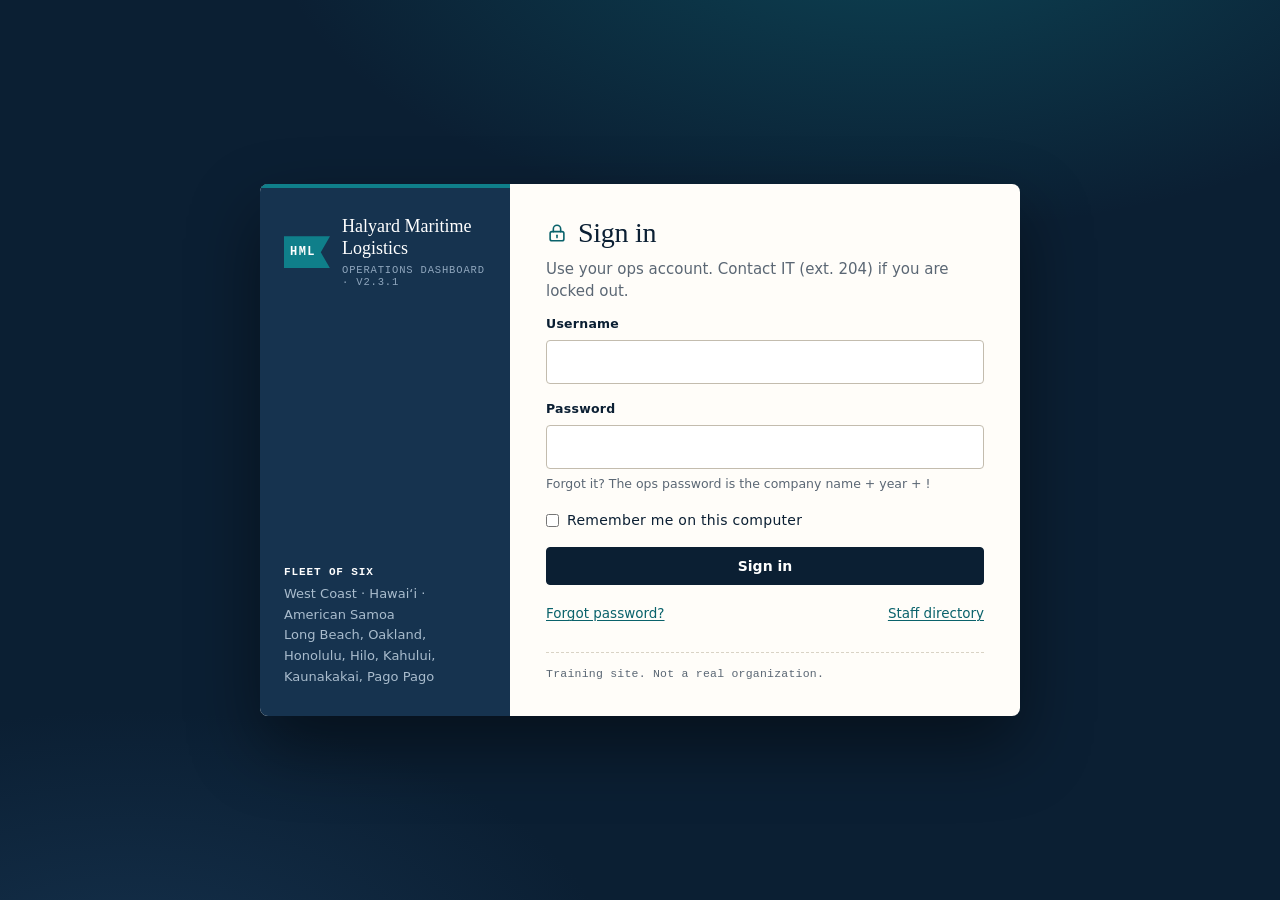
==== index.html @ 1dab8f68 "Initial website implementation" ====
<!-- MOCK SITE FOR TRAINING. Not a real organization. -->
<!doctype html>
<html lang="en">
<head>
<meta charset="utf-8">
<meta name="viewport" content="width=device-width, initial-scale=1">
<title>Sign in · Halyard Maritime Logistics</title>
<link rel="stylesheet" href="assets/css/style.css">
</head>
<body class="auth">
<svg class="sprite" aria-hidden="true" focusable="false">
<symbol id="i-compass" viewBox="0 0 24 24"><circle cx="12" cy="12" r="9"/><path d="M15.5 8.5l-2.2 5.3-5.3 2.2 2.2-5.3z" fill="currentColor" stroke="none"/></symbol>
<symbol id="i-ship" viewBox="0 0 24 24"><path d="M4.5 17.5L3.5 13h17l-1 4.5"/><path d="M6.5 13V8.5h11V13"/><path d="M12 8.5V4.5M9.5 4.5h5"/><path d="M2.5 20.5c1.6 0 1.6-1 3.2-1s1.6 1 3.2 1 1.6-1 3.2-1 1.6 1 3.2 1 1.6-1 3.2-1 1.6 1 3 1"/></symbol>
<symbol id="i-briefcase" viewBox="0 0 24 24"><rect x="3" y="7.5" width="18" height="12.5" rx="2"/><path d="M8.5 7.5v-2a2 2 0 0 1 2-2h3a2 2 0 0 1 2 2v2"/><path d="M3 12.5h18"/></symbol>
<symbol id="i-people" viewBox="0 0 24 24"><circle cx="9" cy="8" r="3.5"/><path d="M2.5 20a6.5 6.5 0 0 1 13 0"/><path d="M16 4.6a3.5 3.5 0 0 1 0 6.8"/><path d="M17.5 13.6a6.5 6.5 0 0 1 4 6.4"/></symbol>
<symbol id="i-shield" viewBox="0 0 24 24"><path d="M12 3l7.5 3v5.5c0 4.6-3.2 7.9-7.5 9.5-4.3-1.6-7.5-4.9-7.5-9.5V6z"/><path d="M12 10.5V14"/></symbol>
<symbol id="i-logout" viewBox="0 0 24 24"><path d="M15 17l5-5-5-5M20 12H9"/><path d="M13 21H6a2 2 0 0 1-2-2V5a2 2 0 0 1 2-2h7"/></symbol>
<symbol id="i-search" viewBox="0 0 24 24"><circle cx="11" cy="11" r="6"/><path d="M20 20l-4.3-4.3"/></symbol>
<symbol id="i-box" viewBox="0 0 24 24"><path d="M12 3l8.5 4.5v9L12 21l-8.5-4.5v-9z"/><path d="M3.5 7.5L12 12l8.5-4.5"/><path d="M12 12v9"/></symbol>
<symbol id="i-clock" viewBox="0 0 24 24"><circle cx="12" cy="12" r="9"/><path d="M12 7v5l3.5 2"/></symbol>
<symbol id="i-check" viewBox="0 0 24 24"><circle cx="12" cy="12" r="9"/><path d="M8 12.5l2.5 2.5L16 9.5"/></symbol>
<symbol id="i-lock" viewBox="0 0 24 24"><rect x="4.5" y="10.5" width="15" height="10" rx="2"/><path d="M8 10.5V7.5a4 4 0 0 1 8 0v3"/><path d="M12 14.5v2.5"/></symbol>
<symbol id="i-key" viewBox="0 0 24 24"><circle cx="8" cy="15.5" r="4.5"/><path d="M11.2 12.3L20 3.5M16.5 7l3 3M14 9.5l3 3"/></symbol>
<symbol id="i-bell" viewBox="0 0 24 24"><path d="M6 16.5V11a6 6 0 0 1 12 0v5.5l1.5 2h-15z"/><path d="M10 20.5a2 2 0 0 0 4 0"/></symbol>
<symbol id="i-map" viewBox="0 0 24 24"><path d="M3 6.5l6-2.5 6 2.5 6-2.5v14l-6 2.5-6-2.5-6 2.5z"/><path d="M9 4v14M15 6.5v14"/></symbol>
<symbol id="i-note" viewBox="0 0 24 24"><path d="M6 3h9l4 4v14H6z"/><path d="M15 3v4h4M9.5 12h5M9.5 16h5"/></symbol>
<symbol id="i-anchor" viewBox="0 0 24 24"><circle cx="12" cy="5" r="2.5"/><path d="M12 7.5V21"/><path d="M5 13H3a9 9 0 0 0 18 0h-2"/><path d="M8.5 10.5h7"/></symbol>
<symbol id="i-server" viewBox="0 0 24 24"><rect x="3" y="4" width="18" height="6.5" rx="1.5"/><rect x="3" y="13.5" width="18" height="6.5" rx="1.5"/><path d="M7 7.25h.01M7 16.75h.01"/></symbol>
<symbol id="i-download" viewBox="0 0 24 24"><path d="M12 4v11M7.5 10.5L12 15l4.5-4.5"/><path d="M4 19h16"/></symbol>
</svg>
<main class="auth__card">
  <aside class="auth__side">
    <div class="auth__brand">
      <span class="brand__mark">HML</span>
      <div><strong>Halyard Maritime Logistics</strong><small>Operations Dashboard · v2.3.1</small></div>
    </div>
    <div class="auth__fleet">
      <strong>Fleet of six</strong>
      West Coast · Hawaiʻi · American Samoa<br>
      Long&nbsp;Beach, Oakland, Honolulu, Hilo, Kahului, Kaunakakai, Pago&nbsp;Pago
    </div>
  </aside>

  <div class="auth__body">
    <h1><svg class="ic"><use href="#i-lock"></use></svg>Sign in</h1>
    <p class="muted">Use your ops account. Contact IT (ext. 204) if you are locked out.</p>

    <!-- TODO (Marcus): remove before go-live.
         Vendor demo account: analyst / Halyard2024!
         flag{comments-are-not-secret} -->

    <div id="login-error" class="alert alert--bad" hidden></div>

    <form id="login-form" action="dashboard.html" method="get">
      <div class="field">
        <label for="username">Username</label>
        <input id="username" name="username" type="text" autocomplete="username" required>
      </div>
      <div class="field">
        <label for="password">Password</label>
        <input id="password" name="password" type="password" autocomplete="current-password" required>
        <div class="hint">Forgot it? The ops password is the company name + year + !</div>
      </div>
      <div class="field">
        <label class="field--inline"><input id="remember" type="checkbox"> Remember me on this computer</label>
      </div>
      <button class="btn btn--block" type="submit">Sign in</button>
    </form>

    <div class="auth__links">
      <a href="reset.html">Forgot password?</a>
      <a href="staff.html">Staff directory</a>
    </div>

    <p class="mock-note">Training site. Not a real organization.</p>
  </div>
</main>

<script src="assets/js/app.js"></script>
<script src="assets/js/login.js"></script>
</body>
</html>
---- assets/css/style.css ----
/* Halyard Maritime Logistics - Operations Dashboard (MOCK SITE FOR TRAINING)
   Chart-room redesign: ink-navy rail, chart-paper content, sea teal, signal orange.
   System font stacks only; everything works offline from file://. */

:root {
  --ink: #0b1f33;
  --ink-2: #16334f;
  --ink-3: #2a4a6b;
  --sea: #0f7f8a;
  --sea-2: #0a626b;
  --sea-soft: #e2f0f1;
  --paper: #f3f0e8;
  --card: #fffdf9;
  --line: #d9d3c5;
  --line-2: #ebe6da;
  --text: #172231;
  --muted: #5b6774;
  --ok: #1d6b47;
  --ok-bg: #e1f1e7;
  --warn: #8f5200;
  --warn-bg: #fbeed8;
  --bad: #b0261c;
  --bad-bg: #fbe6e3;
  --signal: #d4541b;
  --radius: 6px;
  --serif: "Iowan Old Style", "Palatino Linotype", "Book Antiqua", Palatino, Georgia, Tinos, "Noto Serif", serif;
  --sans: system-ui, -apple-system, "Segoe UI", Roboto, "Helvetica Neue", Arial, sans-serif;
  --mono: ui-monospace, "SF Mono", Menlo, Consolas, "Roboto Mono", Cousine, monospace;
}

* { box-sizing: border-box; }
html, body { margin: 0; padding: 0; }

body {
  font-family: var(--sans);
  font-size: 15px;
  line-height: 1.5;
  color: var(--text);
  background: var(--paper);
  -webkit-font-smoothing: antialiased;
}

/* Inline icon sprite (defined once per page, drawn with <use>) */
.sprite { position: absolute; width: 0; height: 0; overflow: hidden; }
.ic { width: 18px; height: 18px; flex: none; fill: none; stroke: currentColor; stroke-width: 1.75; stroke-linecap: round; stroke-linejoin: round; vertical-align: -3px; }

a { color: var(--sea-2); text-decoration-thickness: 1px; text-underline-offset: 2px; }
a:hover { color: var(--ink); }

h1, h2, h3 { margin: 0 0 .5rem; line-height: 1.2; font-weight: 400; font-family: var(--serif); color: var(--ink); }
h1 { font-size: 30px; letter-spacing: -.01em; }
h2 { font-size: 19px; }
h3 { font-size: 17px; }
p { margin: 0 0 .75rem; }
ul { margin: 0; padding-left: 1.1rem; }
li { margin-bottom: .45rem; }
small, .muted { color: var(--muted); }
code { font-family: var(--mono); font-size: .9em; background: rgba(11, 31, 51, .07); padding: .1em .35em; border-radius: 3px; }

.eyebrow, .crumb, .kpi__label, .card__head small, th {
  font-family: var(--mono);
  font-size: 11px;
  font-weight: 500;
  letter-spacing: .1em;
  text-transform: uppercase;
  color: var(--muted);
}

/* ---------- App shell ---------- */

.shell {
  display: grid;
  grid-template-columns: 252px minmax(0, 1fr);
  min-height: 100vh;
}

.sidebar {
  position: sticky;
  top: 0;
  height: 100vh;
  background: linear-gradient(180deg, var(--ink) 0%, var(--ink) 72%, #0e2a45 100%);
  color: #c9d6e3;
  display: flex;
  flex-direction: column;
  padding: 22px 18px 20px;
  gap: 28px;
  border-top: 3px solid var(--sea);
}

.brand {
  display: flex;
  align-items: center;
  gap: 12px;
  color: #fff;
  text-decoration: none;
  line-height: 1.15;
  font-weight: 600;
  font-size: 15px;
}
.brand__mark {
  flex: none;
  width: 46px;
  height: 32px;
  background: var(--sea);
  color: #fff;
  display: grid;
  place-items: center;
  padding-right: 8px;
  font: 700 12px var(--mono);
  letter-spacing: .12em;
  clip-path: polygon(0 0, 100% 0, 80% 50%, 100% 100%, 0 100%);
}
.brand small {
  display: block;
  color: #8fa6bd;
  font: 500 10.5px var(--mono);
  letter-spacing: .08em;
  text-transform: uppercase;
  margin-top: 4px;
}

.nav { display: flex; flex-direction: column; gap: 2px; }
.nav a {
  display: flex;
  align-items: center;
  gap: 12px;
  color: #c9d6e3;
  text-decoration: none;
  padding: 9px 12px 9px 12px;
  border-left: 2px solid transparent;
  border-radius: 0 4px 4px 0;
  font-weight: 500;
  font-size: 14.5px;
  transition: background .15s ease, color .15s ease, border-color .15s ease;
}
.nav .ic { color: #7f98b1; transition: transform .2s cubic-bezier(.2,.7,.2,1), color .15s ease; }
.nav a:hover .ic { transform: translateX(2px); }
.nav a:hover { background: var(--ink-2); color: #fff; }
.nav a.is-active, .nav a[aria-current="page"] { background: var(--ink-2); color: #fff; border-left-color: var(--sea); }
.nav a:hover .ic, .nav a.is-active .ic, .nav a[aria-current="page"] .ic { color: #5cc2cb; }
.nav a[hidden] { display: none; }

.sidebar__foot {
  margin-top: auto;
  font-size: 13px;
  color: #8fa6bd;
  border-top: 1px solid rgba(255, 255, 255, .12);
  padding-top: 14px;
  display: flex;
  flex-direction: column;
  gap: 6px;
}
.sidebar__foot a { color: #fff; display: inline-flex; align-items: center; gap: 6px; }
.sidebar__foot .ic { width: 15px; height: 15px; color: #8fa6bd; }
#who { font: 500 12px/1.4 var(--mono); }

.main { padding: 28px 36px 48px; min-width: 0; }

.topbar {
  display: flex;
  align-items: flex-end;
  justify-content: space-between;
  gap: 16px;
  margin-bottom: 22px;
  padding-bottom: 16px;
  border-bottom: 1px solid var(--line);
}
.crumb { margin-bottom: 6px; }
.topbar h1 { margin: 0; }

.chip {
  display: inline-flex;
  align-items: center;
  gap: 8px;
  background: var(--card);
  border: 1px solid var(--line);
  border-radius: 999px;
  padding: 4px 12px 4px 4px;
  font-size: 13px;
  white-space: nowrap;
}
.chip__avatar {
  width: 26px;
  height: 26px;
  border-radius: 50%;
  background: var(--ink);
  color: #fff;
  display: grid;
  place-items: center;
  font: 700 11px var(--mono);
}

/* ---------- Cards / grids ---------- */

.grid { display: grid; gap: 16px; }
.grid > * { min-width: 0; }
.grid--2 { grid-template-columns: minmax(0, 1.7fr) minmax(0, 1fr); }

.card {
  background: var(--card);
  border: 1px solid var(--line);
  border-radius: var(--radius);
  padding: 18px 20px;
  margin-bottom: 16px;
  box-shadow: 0 1px 0 rgba(11, 31, 51, .04);
}
.card__head {
  display: flex;
  align-items: baseline;
  justify-content: space-between;
  gap: 12px;
  margin-bottom: 12px;
}
.card__head h2 { margin: 0; display: flex; align-items: center; gap: 8px; }
.card__head h2 .ic { color: var(--sea-2); }
.card > p, .card li { max-width: 80ch; }

.grid--kpi { grid-template-columns: repeat(4, minmax(0, 1fr)); margin-bottom: 16px; }
.grid--kpi .card { margin: 0; position: relative; padding: 18px 68px 16px 20px; }
.kpi__icon {
  position: absolute;
  top: 16px;
  right: 16px;
  width: 36px;
  height: 36px;
  border-radius: 8px;
  background: var(--sea-soft);
  color: var(--sea-2);
  display: grid;
  place-items: center;
}
.kpi__icon--bad { background: var(--bad-bg); color: var(--bad); }
.kpi__value {
  font: 400 40px/1.05 var(--serif);
  font-variant-numeric: tabular-nums;
  color: var(--ink);
  margin: 8px 0 6px;
}
.kpi__delta { font-size: 13px; color: var(--muted); }
.kpi__delta.up { color: var(--ok); }
.kpi__delta.down { color: var(--bad); }
.fleet-dots { display: flex; gap: 4px; margin-top: 12px; }
.fleet-dots i { width: 16px; height: 5px; background: var(--line); border-radius: 1px; }
.fleet-dots i.on { background: var(--sea); }

/* ---------- Tables ---------- */

.table-wrap { overflow-x: auto; }
table { width: 100%; border-collapse: collapse; font-size: 14px; }
th, td { text-align: left; padding: 10px 10px; border-bottom: 1px solid var(--line-2); vertical-align: top; transition: background .12s ease; }
th { border-bottom: 1px solid var(--line); white-space: nowrap; }
tr:last-child td { border-bottom: 0; }
tbody tr:hover td { background: #f7f4ec; }
td.num { font-family: var(--mono); font-size: 13px; font-variant-numeric: tabular-nums; white-space: nowrap; }

table.kv th { width: 170px; font: 600 13.5px/1.5 var(--sans); letter-spacing: 0; text-transform: none; color: var(--text); border-bottom-color: var(--line-2); white-space: normal; }
table.kv tr:last-child th { border-bottom: 0; }

/* Status as signal lamps */
.badge {
  display: inline-flex;
  align-items: center;
  gap: 7px;
  font-size: 13px;
  font-weight: 600;
  white-space: nowrap;
  line-height: 1.3;
}
.badge::before { content: ""; flex: none; width: 8px; height: 8px; border-radius: 50%; background: currentColor; }
.badge--ok { color: var(--ok); }
.badge--ok::before { box-shadow: 0 0 0 3px var(--ok-bg); }
.badge--warn { color: var(--warn); }
.badge--warn::before { box-shadow: 0 0 0 3px var(--warn-bg); }
.badge--bad { color: var(--bad); }
.badge--bad::before { box-shadow: 0 0 0 3px var(--bad-bg); }
.badge--muted { color: var(--muted); }
.badge--muted::before { box-shadow: 0 0 0 3px var(--line-2); }

/* ---------- Forms ---------- */

label { display: block; font-weight: 600; font-size: 12.5px; letter-spacing: .02em; margin-bottom: 6px; color: var(--ink); }
input[type="text"], input[type="password"], input[type="search"], select, textarea {
  width: 100%;
  font: inherit;
  padding: 10px 12px;
  border: 1px solid #c3bcae;
  border-radius: 4px;
  background: #fff;
  color: var(--text);
}
input:focus, select:focus, textarea:focus { outline: 2px solid var(--sea); outline-offset: 1px; border-color: var(--sea); }
input, select, textarea { transition: border-color .15s ease, box-shadow .15s ease; }
.field { margin-bottom: 16px; }
.field--inline { display: flex; align-items: center; gap: 8px; font-weight: 400; font-size: 14px; }
.field--inline input { width: auto; margin: 0; }
.hint { color: var(--muted); font-size: 12.5px; margin-top: 6px; }

.btn {
  display: inline-flex;
  align-items: center;
  justify-content: center;
  gap: 7px;
  font: 600 14px/1.3 var(--sans);
  padding: 9px 16px;
  border-radius: 4px;
  border: 1px solid var(--ink);
  background: var(--ink);
  color: #fff;
  cursor: pointer;
  text-decoration: none;
  transition: background .15s ease, border-color .15s ease, transform .15s ease, box-shadow .15s ease;
}
.btn:hover { background: var(--ink-2); border-color: var(--ink-2); color: #fff; transform: translateY(-1px); box-shadow: 0 4px 12px rgba(11, 31, 51, .18); }
.btn:active { transform: none; box-shadow: none; }
.btn--ghost { background: transparent; color: var(--ink); border-color: #c3bcae; }
.btn--ghost:hover { background: var(--sea-soft); color: var(--sea-2); border-color: var(--sea-2); }
.btn--sm { padding: 5px 10px; font-size: 12.5px; }
.btn--block { width: 100%; }
.btn .ic { width: 16px; height: 16px; }

.search { display: flex; flex-wrap: wrap; gap: 8px; margin-bottom: 6px; }
.search input { flex: 1 1 220px; min-width: 0; font-family: var(--mono); font-size: 13.5px; }

.alert {
  border-radius: 4px;
  padding: 10px 14px;
  margin-bottom: 14px;
  border: 1px solid transparent;
  font-size: 14px;
}
.alert--bad { background: var(--bad-bg); color: var(--bad); border-color: #efc3bf; }
.alert--ok { background: var(--ok-bg); color: var(--ok); border-color: #bcdcc8; }
.alert--warn { background: var(--warn-bg); color: var(--warn); border-color: #f0d3a6; }
.alert[hidden] { display: none; }

/* ---------- Auth (login / reset) ---------- */

.auth {
  min-height: 100vh;
  display: grid;
  place-items: center;
  padding: 32px 16px;
  background: var(--ink);
  background-image:
    radial-gradient(900px 460px at 70% -10%, rgba(15, 127, 138, .38), transparent 70%),
    radial-gradient(700px 400px at 10% 110%, rgba(22, 51, 79, .9), transparent 70%);
}
.auth__card {
  width: 100%;
  max-width: 760px;
  background: var(--card);
  border-radius: 8px;
  box-shadow: 0 30px 70px rgba(0, 0, 0, .45);
  display: grid;
  grid-template-columns: 250px minmax(0, 1fr);
  overflow: hidden;
}
.auth__side {
  background: var(--ink-2);
  color: #c9d6e3;
  padding: 28px 24px;
  display: flex;
  flex-direction: column;
  gap: 24px;
  border-top: 4px solid var(--sea);
}
.auth__brand { display: flex; align-items: center; gap: 12px; color: #fff; }
.auth__brand strong { display: block; font: 400 18px/1.2 var(--serif); }
.auth__brand small { display: block; color: #8fa6bd; font: 500 10.5px var(--mono); text-transform: uppercase; letter-spacing: .08em; margin-top: 5px; }
.auth__fleet { margin-top: auto; font-size: 13px; color: #a9bccd; line-height: 1.6; }
.auth__fleet strong { display: block; color: #fff; font: 600 11px var(--mono); letter-spacing: .08em; text-transform: uppercase; margin-bottom: 6px; }
.auth__body { padding: 32px 36px 22px; }
.auth__body h1 { font-size: 28px; display: flex; align-items: center; gap: 10px; }
.auth__body h1 .ic { width: 22px; height: 22px; color: var(--sea-2); }
.auth__links { display: flex; justify-content: space-between; gap: 12px; font-size: 13.5px; margin-top: 18px; }

/* ---------- Misc panels ---------- */

.route-map { width: 100%; height: auto; display: block; border-radius: 4px; border: 1px solid var(--line-2); }
.route-map text { font-family: var(--mono); paint-order: stroke; stroke: #e6eff0; stroke-width: 3px; stroke-linejoin: round; }
.map-legend { display: flex; flex-wrap: wrap; gap: 14px; margin-top: 10px; font-size: 12.5px; color: var(--muted); }
.map-legend span { display: inline-flex; align-items: center; gap: 6px; }
.map-legend i { width: 9px; height: 9px; border-radius: 50%; }
.sw--sea { background: var(--sea); }
.sw--signal { background: var(--signal); }
.sw--ink { background: var(--ink); }

.signals { list-style: none; padding: 0; margin: 0; }
.signals li { display: grid; grid-template-columns: 92px minmax(0, 1fr); gap: 10px; padding: 10px 0; margin: 0; border-bottom: 1px solid var(--line-2); font-size: 14px; }
.signals li:last-child { border-bottom: 0; padding-bottom: 0; }

.people {
  display: grid;
  grid-template-columns: repeat(auto-fill, minmax(280px, 1fr));
  gap: 1px;
  background: var(--line);
  border: 1px solid var(--line);
  border-radius: var(--radius);
  overflow: hidden;
  margin-bottom: 16px;
}
.person { display: flex; gap: 14px; background: var(--card); padding: 20px; }
.person__avatar {
  flex: none;
  width: 48px;
  height: 48px;
  border-radius: 50%;
  background: var(--ink);
  color: #fff;
  display: grid;
  place-items: center;
  font: 600 14px var(--mono);
}
.person h3 { margin-bottom: 2px; }
.person .title { color: var(--muted); font-size: 13px; margin-bottom: 6px; }
.person p { font-size: 14px; margin: 0; }

.contacts p { padding: 8px 0; margin: 0; border-bottom: 1px solid var(--line-2); font-size: 14px; }
.contacts p:last-child { border-bottom: 0; }
.contacts strong { font-family: var(--serif); font-weight: 400; font-size: 16px; color: var(--ink); }

.locked .admin-only { display: none; }
.locked .denied { display: block; }
.denied { display: none; }

.keybox {
  font: 500 13px/1.5 var(--mono);
  background: var(--ink);
  color: #dbe7f3;
  padding: 12px 14px;
  border-radius: 4px;
  word-break: break-all;
  margin-bottom: 4px;
}

.notice {
  display: flex;
  gap: 12px;
  align-items: flex-start;
  background: var(--sea-soft);
  color: var(--sea-2);
  border: 1px solid #c3dfe1;
  padding: 10px 14px;
  border-radius: 4px;
  margin-bottom: 16px;
  font-size: 14px;
}
.notice::before {
  content: "Note";
  flex: none;
  font: 600 10.5px/1 var(--mono);
  letter-spacing: .1em;
  text-transform: uppercase;
  padding: 4px 6px;
  border: 1px solid currentColor;
  border-radius: 3px;
  margin-top: 2px;
}

/* ---------- Footer disclaimer ---------- */

.mock-note {
  margin-top: 28px;
  padding-top: 12px;
  border-top: 1px dashed var(--line);
  color: var(--muted);
  font: 500 11.5px/1.5 var(--mono);
  letter-spacing: .02em;
}

/* ---------- Motion ---------- */

@keyframes rise { from { opacity: 0; transform: translateY(10px); } to { opacity: 1; transform: none; } }
@keyframes fade { from { opacity: 0; } to { opacity: 1; } }
@keyframes grow { from { transform: scaleX(0); } to { transform: none; } }
@keyframes wave { 0%, 100% { transform: rotate(0) skewY(0); } 50% { transform: rotate(-2deg) skewY(2deg); } }
@keyframes lamp { 0%, 100% { box-shadow: 0 0 0 3px var(--bad-bg); } 50% { box-shadow: 0 0 0 7px rgba(176, 38, 28, .14); } }
@keyframes dash { to { stroke-dashoffset: -22; } }
@keyframes ping { 0% { transform: scale(.5); opacity: .9; } 100% { transform: scale(3.2); opacity: 0; } }

/* Staggered page reveal */
.main > * { animation: rise .55s cubic-bezier(.2, .7, .2, 1) both; }
.main > *:nth-child(2) { animation-delay: 60ms; }
.main > *:nth-child(3) { animation-delay: 140ms; }
.main > *:nth-child(4) { animation-delay: 220ms; }
.main > *:nth-child(5) { animation-delay: 300ms; }
.main > *:nth-child(6) { animation-delay: 380ms; }
.grid--kpi > .card { animation: rise .55s cubic-bezier(.2, .7, .2, 1) both; }
.grid--kpi > .card:nth-child(1) { animation-delay: 80ms; }
.grid--kpi > .card:nth-child(2) { animation-delay: 160ms; }
.grid--kpi > .card:nth-child(3) { animation-delay: 240ms; }
.grid--kpi > .card:nth-child(4) { animation-delay: 320ms; }
.grid--2 > *:nth-child(2) { animation: rise .55s cubic-bezier(.2, .7, .2, 1) both; animation-delay: 260ms; }
.people > .person { animation: rise .5s cubic-bezier(.2, .7, .2, 1) both; }
.people > .person:nth-child(2) { animation-delay: 70ms; }
.people > .person:nth-child(3) { animation-delay: 140ms; }
.people > .person:nth-child(4) { animation-delay: 210ms; }
.people > .person:nth-child(5) { animation-delay: 280ms; }
.people > .person:nth-child(6) { animation-delay: 350ms; }
tbody tr { animation: fade .4s ease both; }
tbody tr:nth-child(2) { animation-delay: 40ms; }
tbody tr:nth-child(3) { animation-delay: 80ms; }
tbody tr:nth-child(4) { animation-delay: 120ms; }
tbody tr:nth-child(5) { animation-delay: 160ms; }
tbody tr:nth-child(6) { animation-delay: 200ms; }
tbody tr:nth-child(7) { animation-delay: 240ms; }
tbody tr:nth-child(8) { animation-delay: 280ms; }
tbody tr:nth-child(9) { animation-delay: 320ms; }
tbody tr:nth-child(10) { animation-delay: 360ms; }
.signals li { animation: rise .45s cubic-bezier(.2, .7, .2, 1) both; }
.signals li:nth-child(2) { animation-delay: 90ms; }
.signals li:nth-child(3) { animation-delay: 180ms; }

/* Fleet bar fills in, delayed lamps breathe */
.fleet-dots i.on { transform-origin: left center; animation: grow .45s cubic-bezier(.2, .7, .2, 1) both; }
.fleet-dots i.on:nth-child(2) { animation-delay: 500ms; }
.fleet-dots i.on:nth-child(3) { animation-delay: 600ms; }
.fleet-dots i.on:nth-child(4) { animation-delay: 700ms; }
.fleet-dots i.on:nth-child(1) { animation-delay: 400ms; }
.badge--bad::before { animation: lamp 2.2s ease-in-out infinite; }

/* Chart: routes flow, vessels ping */
.route-map .routes path { animation: dash 4s linear infinite; }
.route-map .pings circle { transform-box: fill-box; transform-origin: center; animation: ping 2.8s cubic-bezier(.1, .6, .3, 1) infinite; }
.route-map .pings circle:nth-child(2) { animation-duration: 1.8s; }
.route-map .pings circle:nth-child(3) { animation-delay: .9s; }
.route-map .pings circle:nth-child(4) { animation-delay: 1.6s; }

/* Auth: card rises, pennant waves */
.auth__card { animation: rise .6s cubic-bezier(.2, .7, .2, 1) both; }
.auth__body > * { animation: rise .5s cubic-bezier(.2, .7, .2, 1) both; }
.auth__body > *:nth-child(2) { animation-delay: 80ms; }
.auth__body > *:nth-child(3) { animation-delay: 160ms; }
.auth__body > *:nth-child(4) { animation-delay: 240ms; }
.auth__body > *:nth-child(5) { animation-delay: 320ms; }
#reset-step2 { animation: rise .4s cubic-bezier(.2, .7, .2, 1) both; }
.brand__mark { transform-origin: left center; }
.auth .brand__mark, .brand:hover .brand__mark { animation: wave 3.5s ease-in-out infinite; }

@media (prefers-reduced-motion: reduce) {
  *, *::before, *::after { animation: none !important; transition: none !important; }
}

/* ---------- Responsive ---------- */

@media (max-width: 1240px) {
  .grid--2 { grid-template-columns: 1fr; }
  .grid--2 > div > .card:last-child { margin-bottom: 16px; }
}
@media (max-width: 1100px) {
  .grid--kpi { grid-template-columns: repeat(2, minmax(0, 1fr)); }
}
@media (max-width: 1024px) {
  .shell { grid-template-columns: minmax(0, 1fr); grid-template-rows: auto 1fr; }
  .sidebar {
    position: static;
    height: auto;
    min-width: 0;
    align-content: flex-start;
    flex-direction: row;
    flex-wrap: wrap;
    align-items: center;
    padding: 12px 16px 0;
    gap: 10px 16px;
  }
  .brand small { display: none; }
  .nav { flex-direction: row; order: 3; flex-basis: 100%; overflow-x: auto; gap: 4px; }
  .nav a { white-space: nowrap; border-left: 0; border-bottom: 2px solid transparent; border-radius: 4px 4px 0 0; padding: 8px 10px 10px; }
  .nav a.is-active, .nav a[aria-current="page"] { border-bottom-color: var(--sea); }
  .sidebar__foot { margin: 0 0 0 auto; border: 0; padding: 0; flex-direction: row; align-items: center; gap: 12px; }
  .main { padding: 20px 16px 40px; }
  .topbar { align-items: flex-start; flex-wrap: wrap; }
  h1 { font-size: 26px; }
}
@media (max-width: 640px) {
  .auth__card { grid-template-columns: 1fr; max-width: 460px; }
  .auth__side { padding: 20px 22px; gap: 14px; }
  .auth__fleet { display: none; }
  .auth__body { padding: 24px 22px 18px; }
}
@media (max-width: 520px) {
  .grid--kpi { grid-template-columns: 1fr; }
  .kpi__value { font-size: 34px; }
  .signals li { grid-template-columns: 1fr; gap: 4px; }
}
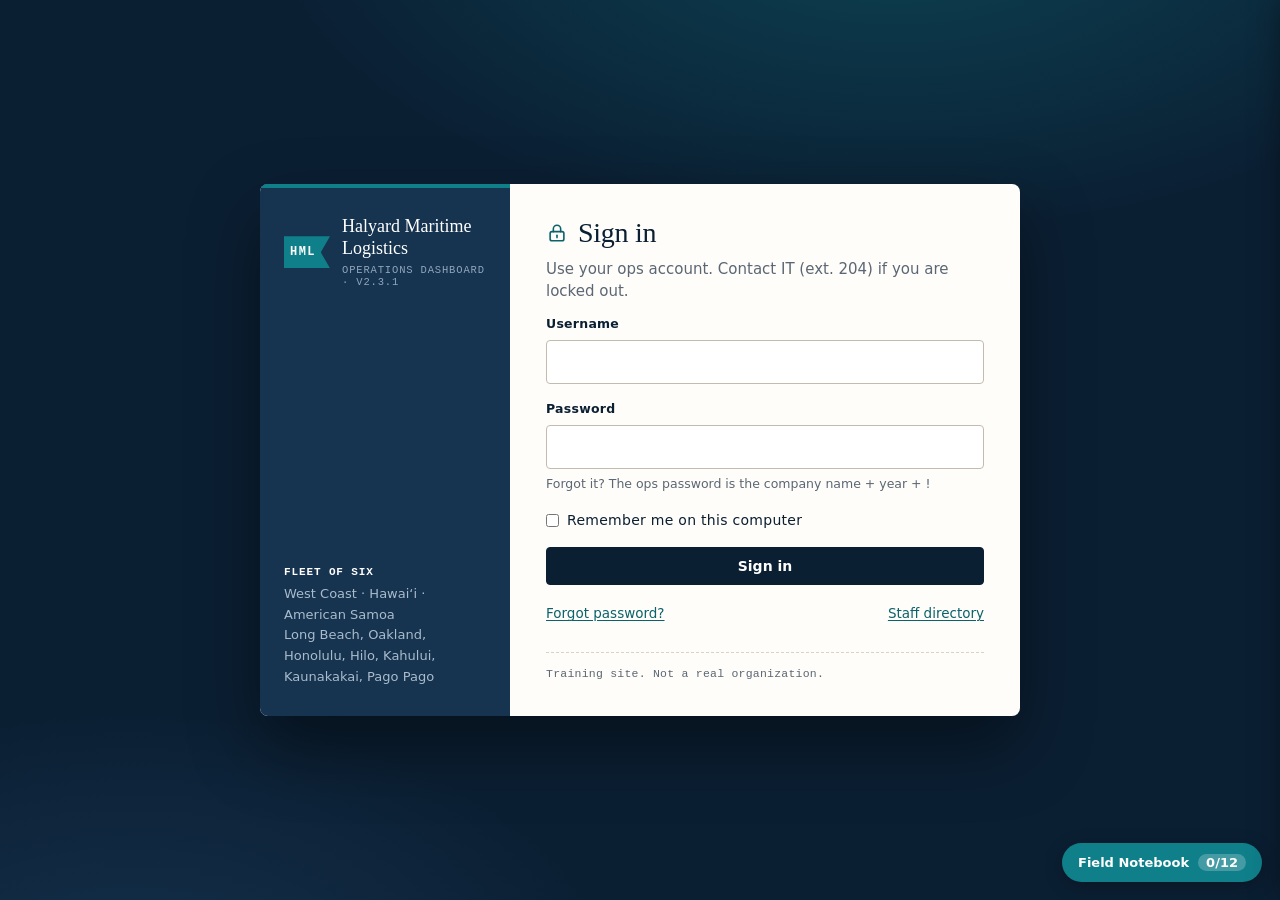
==== commit 93fe036d: "10/3/26" ====
--- a/index.html
+++ b/index.html
@@ -46,8 +46,7 @@
     <p class="muted">Use your ops account. Contact IT (ext. 204) if you are locked out.</p>
 
     <!-- TODO (Marcus): remove before go-live.
-         Vendor demo account: analyst / Halyard2024!
-         flag{comments-are-not-secret} -->
+         Vendor demo account: analyst / Halyard2024! -->
 
     <div id="login-error" class="alert alert--bad" hidden></div>
 
@@ -78,5 +77,7 @@
 
 <script src="assets/js/app.js"></script>
 <script src="assets/js/login.js"></script>
+<script src="assets/js/kapu-challenges.js"></script>
+<script src="assets/js/kapu-notebook.js"></script>
 </body>
 </html>
